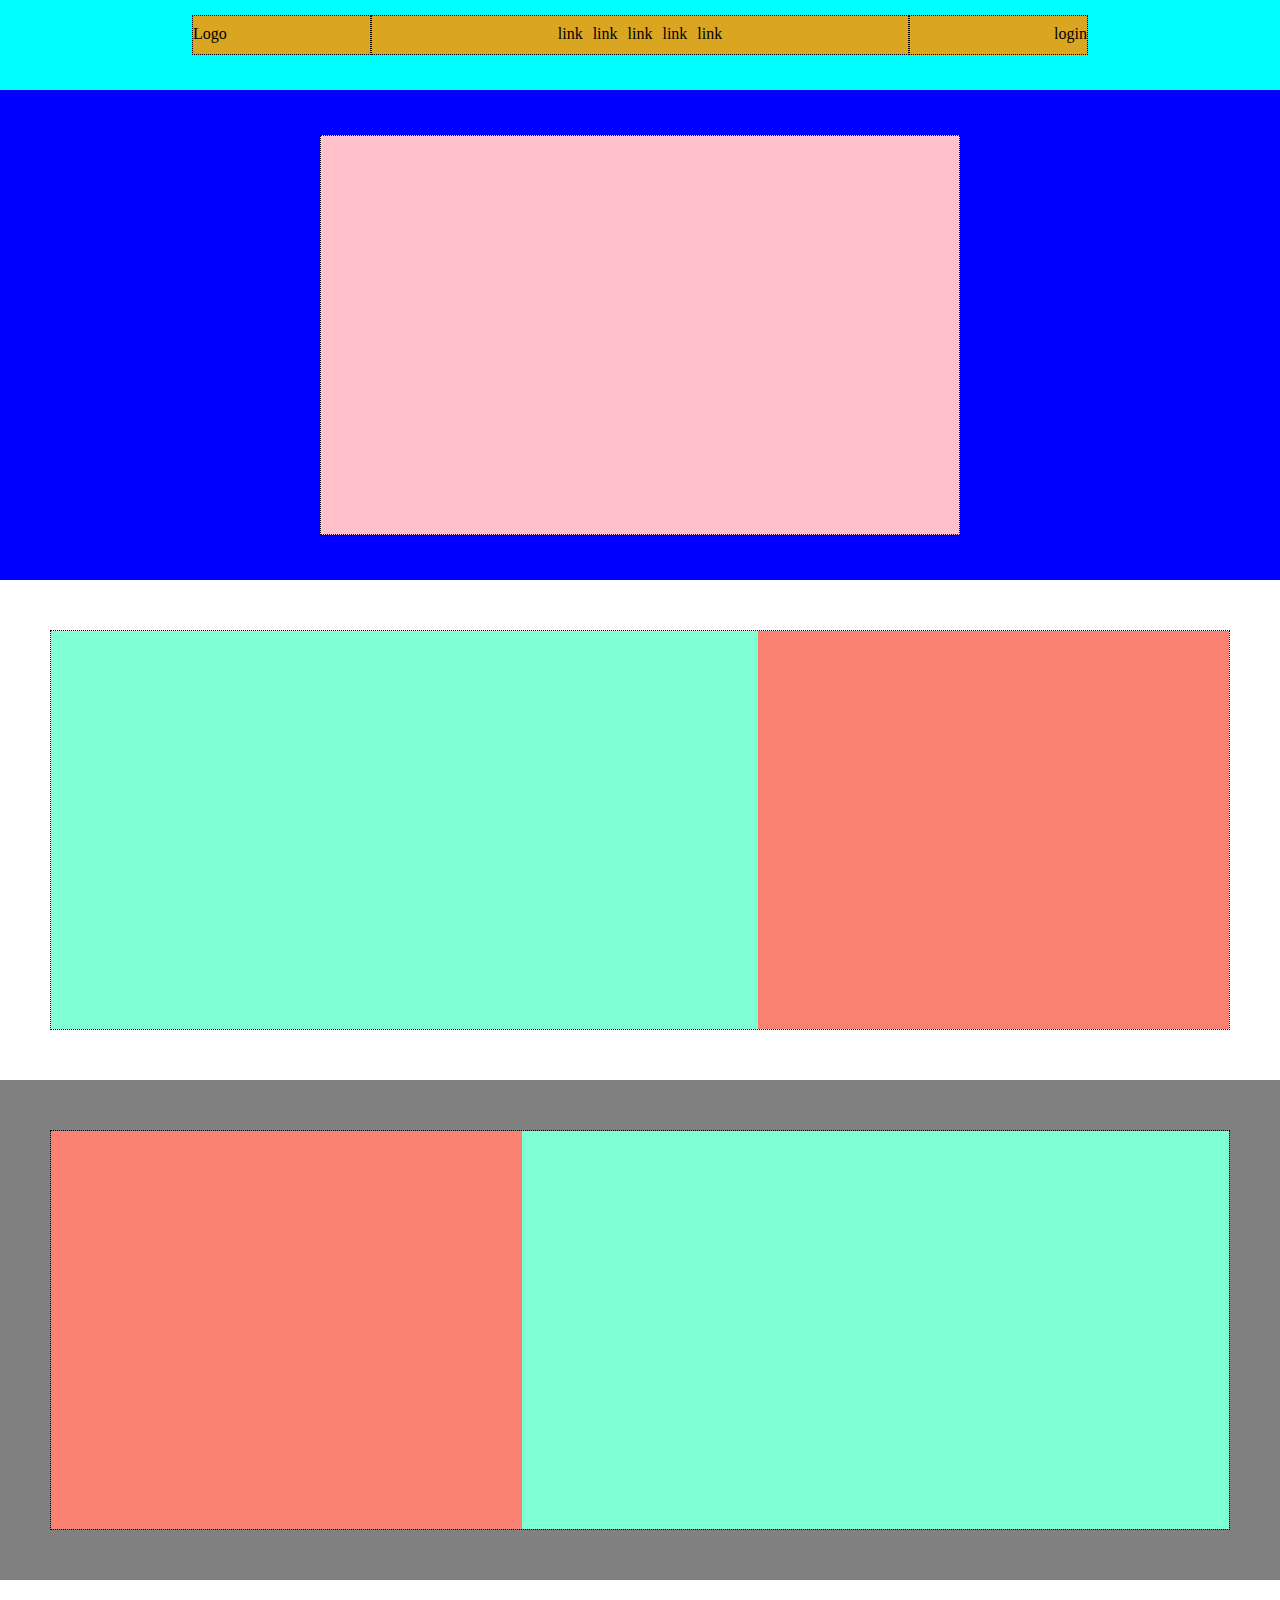
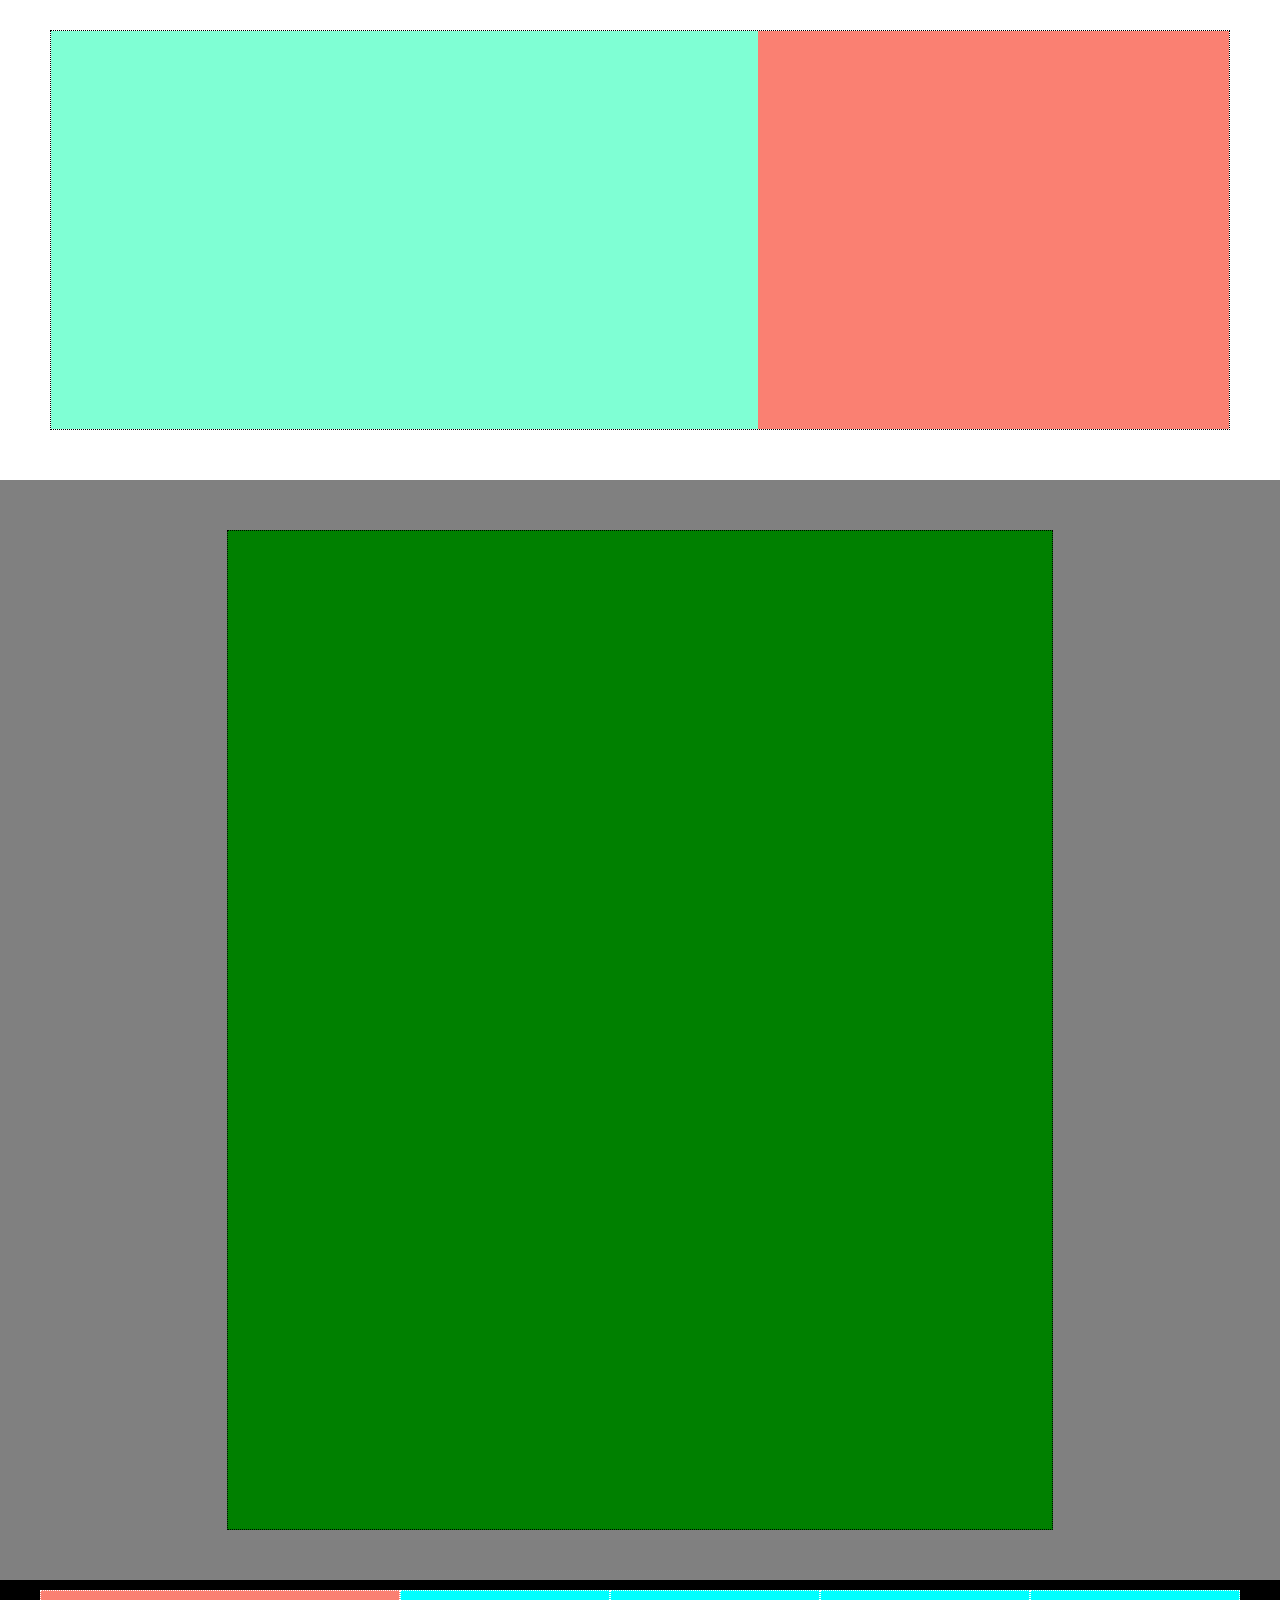
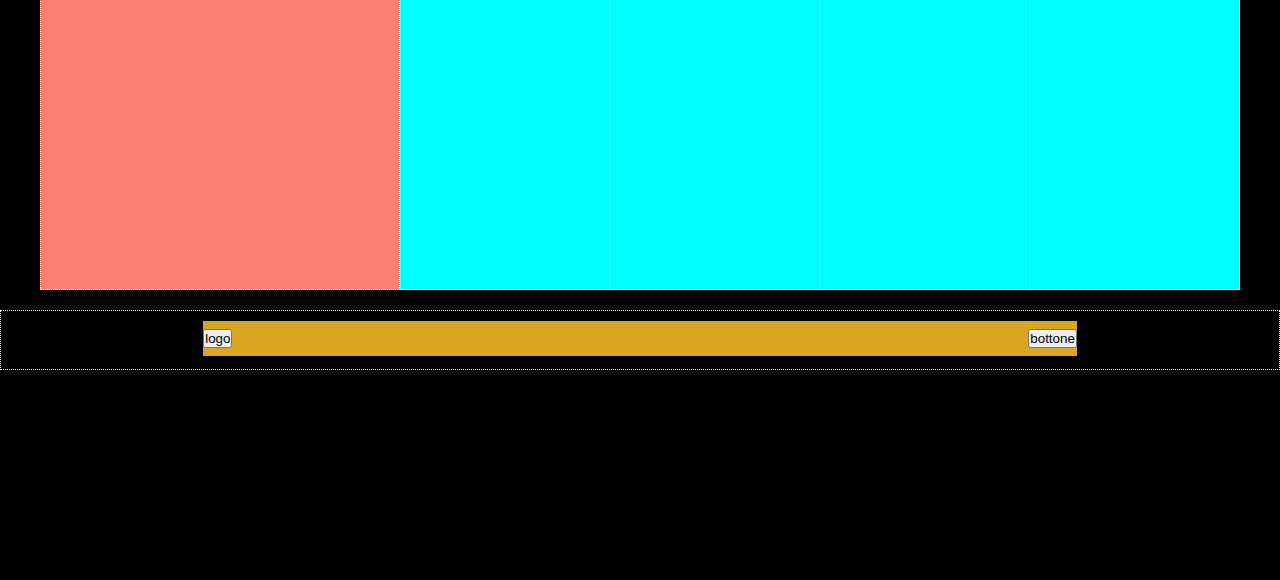
==== index.html @ 254db68d "create repository and init work" ====
<!DOCTYPE html>
<html lang="en">
<head>
    <meta charset="UTF-8">
    <meta http-equiv="X-UA-Compatible" content="IE=edge">
    <meta name="viewport" content="width=device-width, initial-scale=1.0">
    <link rel="stylesheet" href="css/style.css">
    <link rel="stylesheet" href="https://cdnjs.cloudflare.com/ajax/libs/font-awesome/6.1.1/css/all.min.css" integrity="sha512-KfkfwYDsLkIlwQp6LFnl8zNdLGxu9YAA1QvwINks4PhcElQSvqcyVLLD9aMhXd13uQjoXtEKNosOWaZqXgel0g==" crossorigin="anonymous" referrerpolicy="no-referrer" />
    <title>Discord</title>
</head>
<body class="debug">

    <header>
        <section class="header-top">
            <div class="top-yellow">
                <div class="top-logo">
                    Logo
                </div>
                <div class="top-link"> 
                    <ul>
                        <li>link</li>
                        <li>link</li>
                        <li>link</li>
                        <li>link</li>
                        <li>link</li>
                    </ul>      
                </div>
                <div class="top-login">
                    login
                </div>
            </div>
        </section>

        <section class="top-img">
            <div class="wallpaper"></div>
        </section>

    </header>

    <main>
        <div class="white">
            <section class="main-top">
                <div class="main-img"></div>
                <div class="main-text"></div>
            </section>
        </div>
        
        <div class="gray">
            <section class="main-top">
                <div class="main-text"></div>
                <div class="main-img"></div>
            </section>
        </div>

        <div class="white">
            <section class="main-top">
                <div class="main-img"></div>
                <div class="main-text"></div>
            </section>
        </div>

        <div class="gray">
            <div class="main-bottom"></div>
        </div>
    </main>

    <footer>
        <div>
            <section class="top-footer">
                <div class="footer-text"></div>
                <div class="footer-link"></div>
                <div class="footer-link"></div>
                <div class="footer-link"></div>
                <div class="footer-link"></div>
            </section>
            <section class="bottom-footer">
                <div class="end-footer">
                    <button>logo</button>
                    <button>bottone</button>
                </div>
                

                    
            </section>
            
        </div>
    </footer>
    
</body>
</html>
---- css/style.css ----
*{
    padding: 0;
    margin: 0;
    box-sizing: border-box;
}
 
/*stilizzazione header*/

header{
    height: 580px;
    background-color: blue;
}

.header-top{
    background-color: aqua;
    height: 90px;
    margin: 0 auto;
    padding: 15px 0;
    display: flex;
    justify-content: center;
}

.top-yellow{
    height: 45px;
    line-height: 35px;
    width: 70%;
    display: flex;
}

.top-logo, .top-login{
    width: 20%;
    height: 40px;
    display: inline-block;
    border: 1px dotted black;
    background-color: goldenrod;
}


.top-login{
    text-align: right;
}

.top-link{
    height: 40px;
    text-align: center;
    display: inline-block;
    border: 1px dotted black;
    flex-grow: 1;
    background-color: goldenrod;
    align-items: center;
}

ul{
    display: flex;
    justify-content: center;
    list-style: none;
}

ul li{
    padding: 0 5px;
}


.top-img{
    padding: 45px 0;
}


header .wallpaper{
    width: 50%;
    height: 400px;
    background-color: pink;
    margin: 0 auto;
    border: 1px dotted black;
}

/*stilizzazione main*/

main{
    margin: 0 auto;
}

.gray{
    background-color: gray;
    padding: 50px;
}

.white{
    padding: 50px;
}

.main-top{
    max-width: 1200px;
    display: flex;
    justify-content: space-between;
    height: 400px;
    margin: 0 auto;
    border: 1px dotted black; 
}

.main-img{
    width: 60%;
    background-color: aquamarine;
}

.main-text{
    width: 40%;
    background-color: salmon;
}

.main-bottom{
    width: 70%;
    height: 1000px;
    background-color: green;
    margin: 0 auto;
    border: 1px dotted black;
}

/*stilizzazione footer*/

footer{
    background-color: black;
    height: 600px;
    padding: 10px 0px;
}

.top-footer{
    width: 1200px;
    display: flex;
    margin: 0 auto;
    justify-content: center;
    margin-bottom: 20px;
}

.footer-text{
    height: 300px;
    width: 30%;
    background-color: salmon;
    border: 1px dotted white;
}

.footer-link{
    height: 300px;
    width: calc(70% / 4);
    background-color: aqua;
    border: 1px dotted white;
}

.bottom-footer{
    height: 60px;
    border: 1px dotted white;
    padding: 10px 15px;
}

.end-footer{
    width: 70%;
    height: 35px;
    background-color: goldenrod;
    margin: 0 auto;
    display: flex;
    justify-content: space-between;
    align-items: center;
}
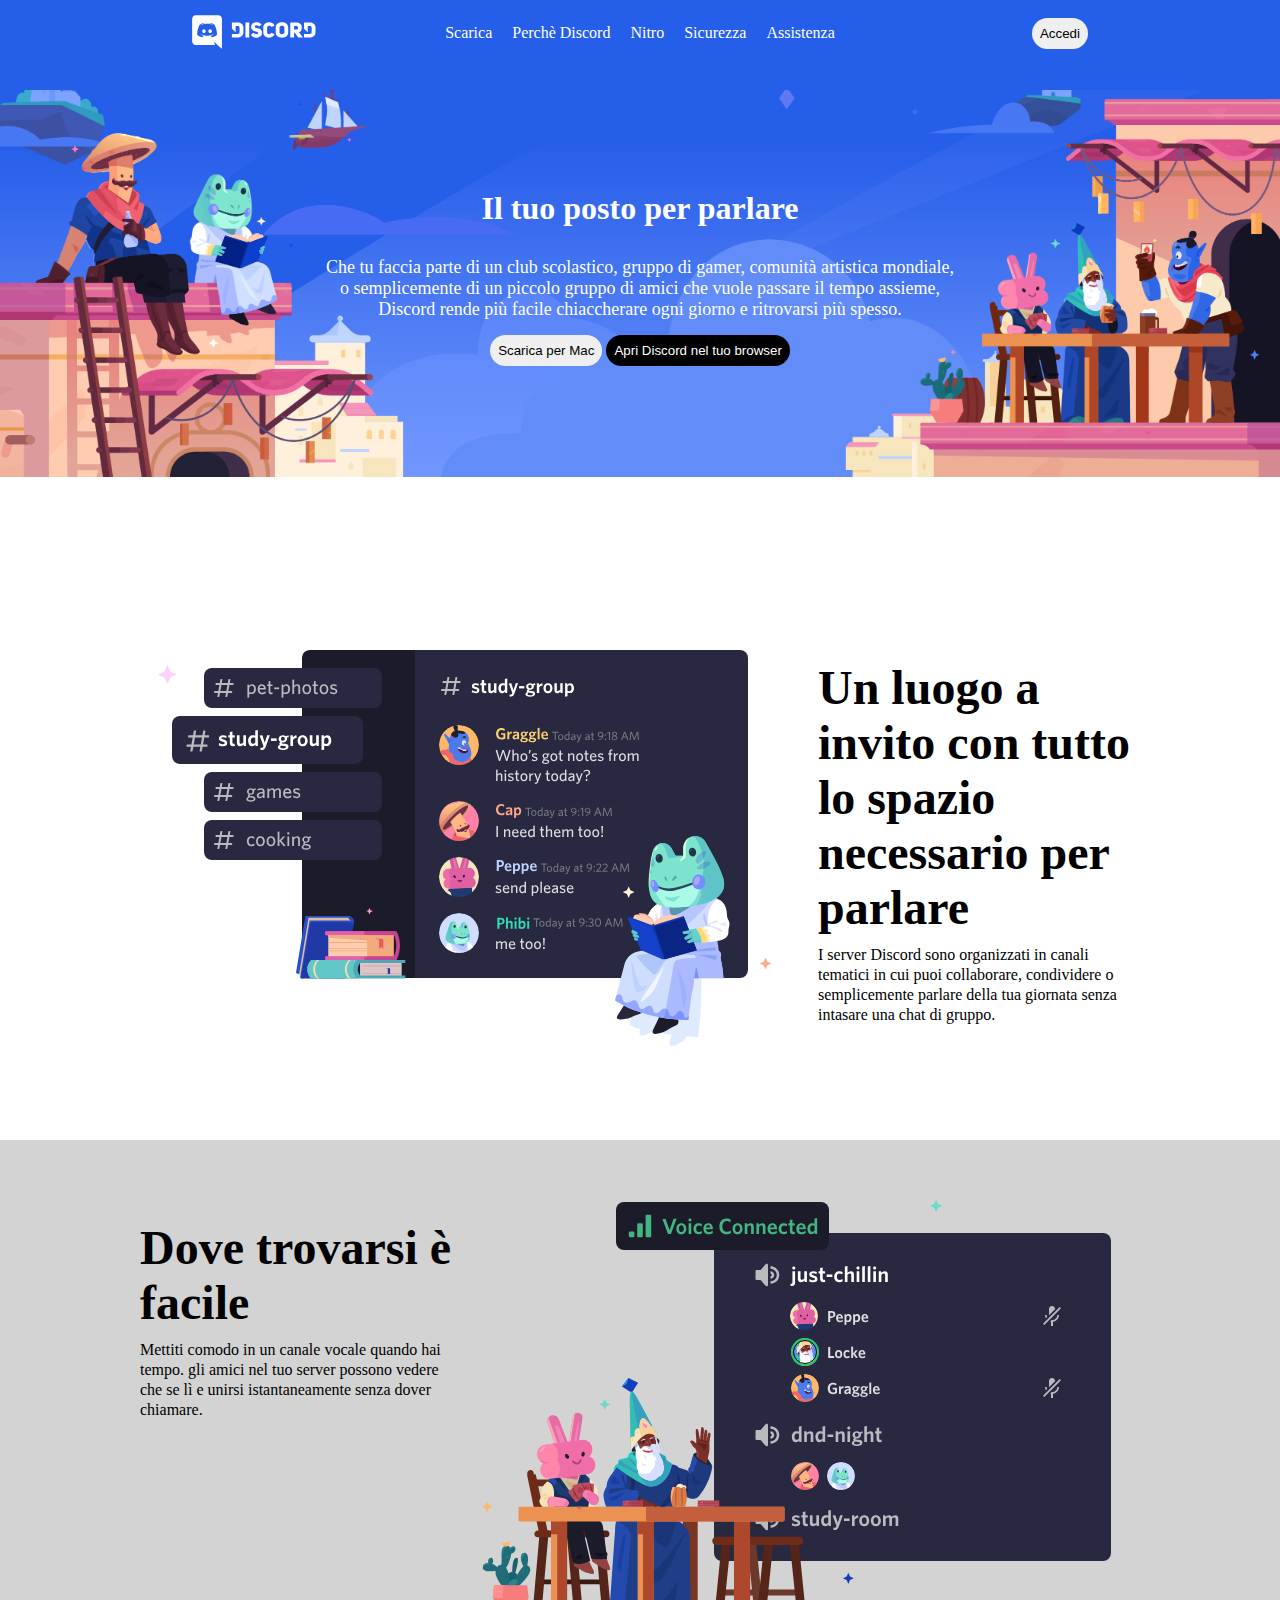
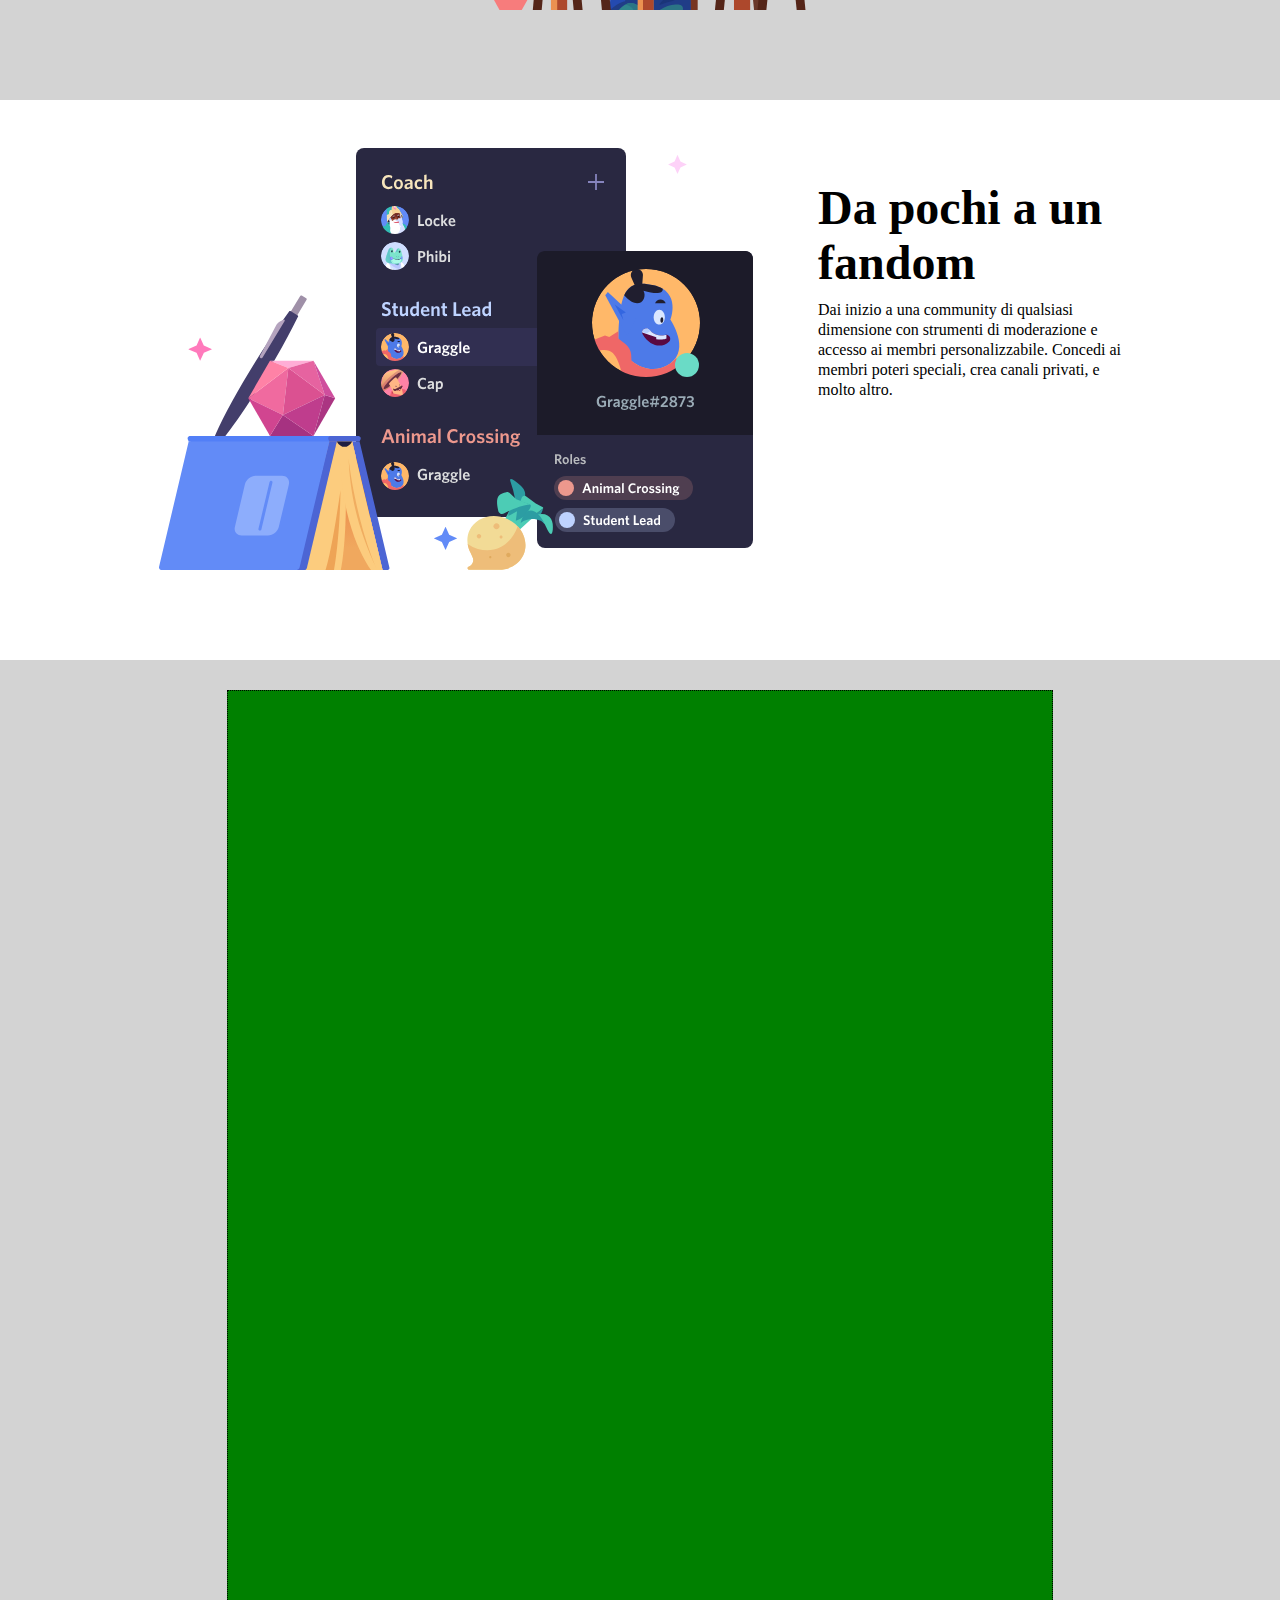
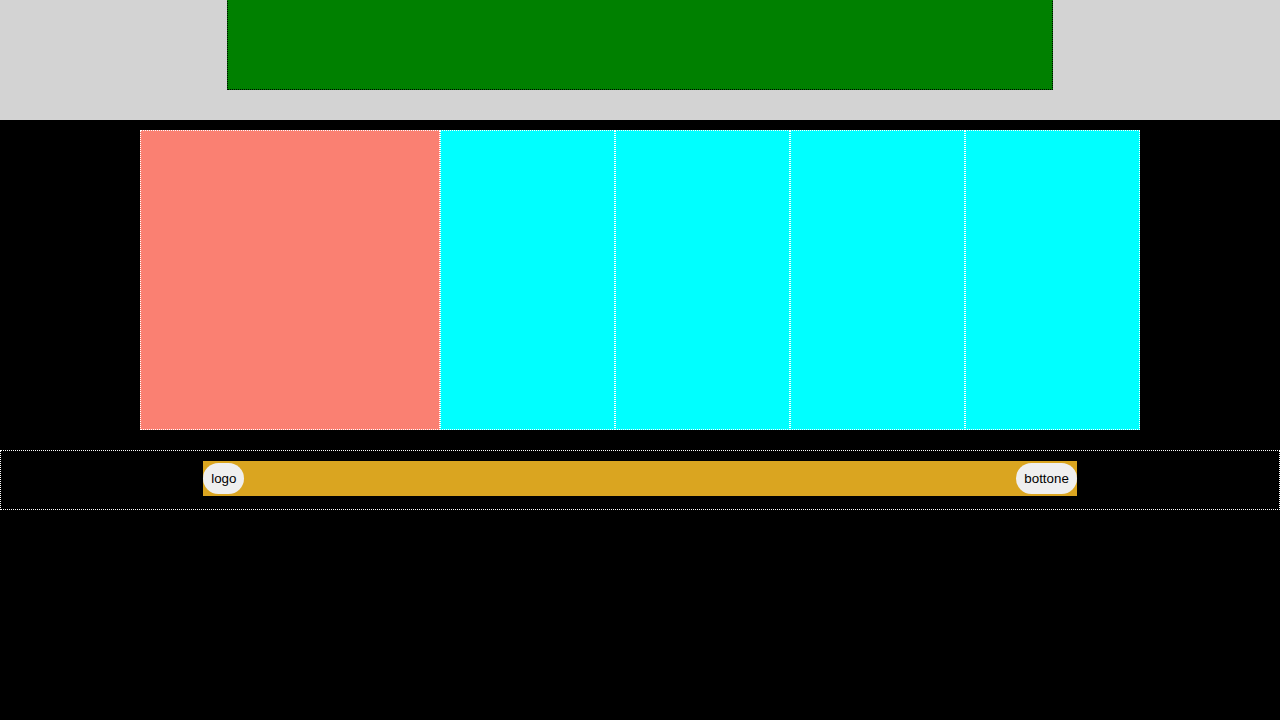
==== commit bcf47a07: "header done and main almost-done" ====
--- a/index.html
+++ b/index.html
@@ -14,25 +14,31 @@
         <section class="header-top">
             <div class="top-yellow">
                 <div class="top-logo">
-                    Logo
+                    <img src="img/logo.svg" alt="logo Discord">
                 </div>
                 <div class="top-link"> 
                     <ul>
-                        <li>link</li>
-                        <li>link</li>
-                        <li>link</li>
-                        <li>link</li>
-                        <li>link</li>
+                        <li><a href="#">Scarica</a></li>
+                        <li><a href="#">Perchè Discord</a></li>
+                        <li><a href="#">Nitro</a></li>
+                        <li><a href="#">Sicurezza</a></li>
+                        <li><a href="#">Assistenza</a></li>
                     </ul>      
                 </div>
                 <div class="top-login">
-                    login
+                    <button>Accedi</button>
+                    
                 </div>
             </div>
         </section>
 
         <section class="top-img">
-            <div class="wallpaper"></div>
+            <div class="wallpaper">
+                <h1>Il tuo posto per parlare</h1>
+                <p>Che tu faccia parte di un club scolastico, gruppo di gamer, comunità artistica mondiale, o semplicemente di un piccolo gruppo di amici che vuole passare il tempo assieme, Discord rende più facile chiaccherare ogni giorno e ritrovarsi più spesso.</p>
+                <button><i class="fa-solid fa-arrow-down-long"></i> Scarica per Mac</button>
+                <button class="but-bl">Apri Discord nel tuo browser</button>
+            </div>
         </section>
 
     </header>
@@ -40,22 +46,39 @@
     <main>
         <div class="white">
             <section class="main-top">
-                <div class="main-img"></div>
-                <div class="main-text"></div>
+                <div class="main-img">
+                    <img src="img/item1.svg" alt="Discord-study-group">
+                </div>
+                <div class="main-text">
+                    <h2>Un luogo a invito con tutto lo spazio necessario per parlare</h2>
+                    <p>I server Discord sono organizzati in canali tematici in cui puoi collaborare, condividere o semplicemente parlare della tua giornata senza intasare una chat di gruppo.</p>
+
+                </div>
             </section>
         </div>
         
         <div class="gray">
             <section class="main-top">
-                <div class="main-text"></div>
-                <div class="main-img"></div>
+                <div class="main-text">
+                    <h2>Dove trovarsi è facile</h2>
+                    <p>Mettiti comodo in un canale vocale quando hai tempo. gli amici nel tuo server possono vedere che se lì e unirsi istantaneamente senza dover chiamare.</p>
+
+                </div>
+                <div class="main-img">
+                    <img src="img/item2.svg" alt="Discord-Voice-Connected">
+                </div>
             </section>
         </div>
 
         <div class="white">
             <section class="main-top">
-                <div class="main-img"></div>
-                <div class="main-text"></div>
+                <div class="main-img">
+                    <img src="img/item3.svg" alt="Discord-">
+                </div>
+                <div class="main-text">
+                    <h2>Da pochi a un fandom</h2>
+                    <p>Dai inizio a una community di qualsiasi dimensione con strumenti di moderazione e accesso ai membri personalizzabile. Concedi ai membri poteri speciali, crea canali privati, e molto altro.</p>
+                </div>
             </section>
         </div>
 
--- a/css/style.css
+++ b/css/style.css
@@ -8,11 +8,13 @@
 
 header{
     height: 580px;
-    background-color: blue;
+    background-image: url("../img/jumbo.png");
+    background-size: contain;
+    background-repeat: no-repeat;
 }
 
 .header-top{
-    background-color: aqua;
+    background-color: #245EE9;
     height: 90px;
     margin: 0 auto;
     padding: 15px 0;
@@ -29,10 +31,7 @@
 
 .top-logo, .top-login{
     width: 20%;
-    height: 40px;
     display: inline-block;
-    border: 1px dotted black;
-    background-color: goldenrod;
 }
 
 
@@ -41,12 +40,9 @@
 }
 
 .top-link{
-    height: 40px;
     text-align: center;
     display: inline-block;
-    border: 1px dotted black;
     flex-grow: 1;
-    background-color: goldenrod;
     align-items: center;
 }
 
@@ -56,8 +52,10 @@
     list-style: none;
 }
 
-ul li{
-    padding: 0 5px;
+li a{
+    padding: 0 10px;
+    color: white;
+    text-decoration: none;
 }
 
 
@@ -68,11 +66,36 @@
 
 header .wallpaper{
     width: 50%;
-    height: 400px;
-    background-color: pink;
+    height: 300px;
     margin: 0 auto;
-    border: 1px dotted black;
+    color: white;
+    text-align: center;
+    padding-top: 40px;
 }
+
+.wallpaper h1, p, button{
+    padding: 15px 0;
+}
+
+.wallpaper p{
+    font-size: 18px;
+}
+
+.wallpaper h1{
+    font-size: 2rem;
+}
+
+button{
+    border-radius: 25px;
+    padding: 8px;
+    border: none;
+}
+
+.but-bl{
+    background-color: black;
+    color: white;
+}
+
 
 /*stilizzazione main*/
 
@@ -81,31 +104,36 @@
 }
 
 .gray{
-    background-color: gray;
-    padding: 50px;
+    background-color: lightgray;
+    padding: 30px 50px 30px 50px;
 }
 
 .white{
-    padding: 50px;
+    padding: 30px 50px 30px 50px;
 }
 
 .main-top{
-    max-width: 1200px;
+    max-width: 1000px;
     display: flex;
     justify-content: space-between;
-    height: 400px;
-    margin: 0 auto;
-    border: 1px dotted black; 
-}
-
-.main-img{
-    width: 60%;
-    background-color: aquamarine;
+    height: 500px;
+    margin: 0 auto; 
 }
 
 .main-text{
     width: 40%;
-    background-color: salmon;
+    text-align: left;
+    padding-top: 50px;
+}
+
+.main-text h2{
+    font-size: 3rem;
+}
+
+.main-text p{
+    font-weight: 400;
+    padding-top: 10px;
+    line-height: 20px;
 }
 
 .main-bottom{
@@ -125,7 +153,7 @@
 }
 
 .top-footer{
-    width: 1200px;
+    max-width: 1000px;
     display: flex;
     margin: 0 auto;
     justify-content: center;
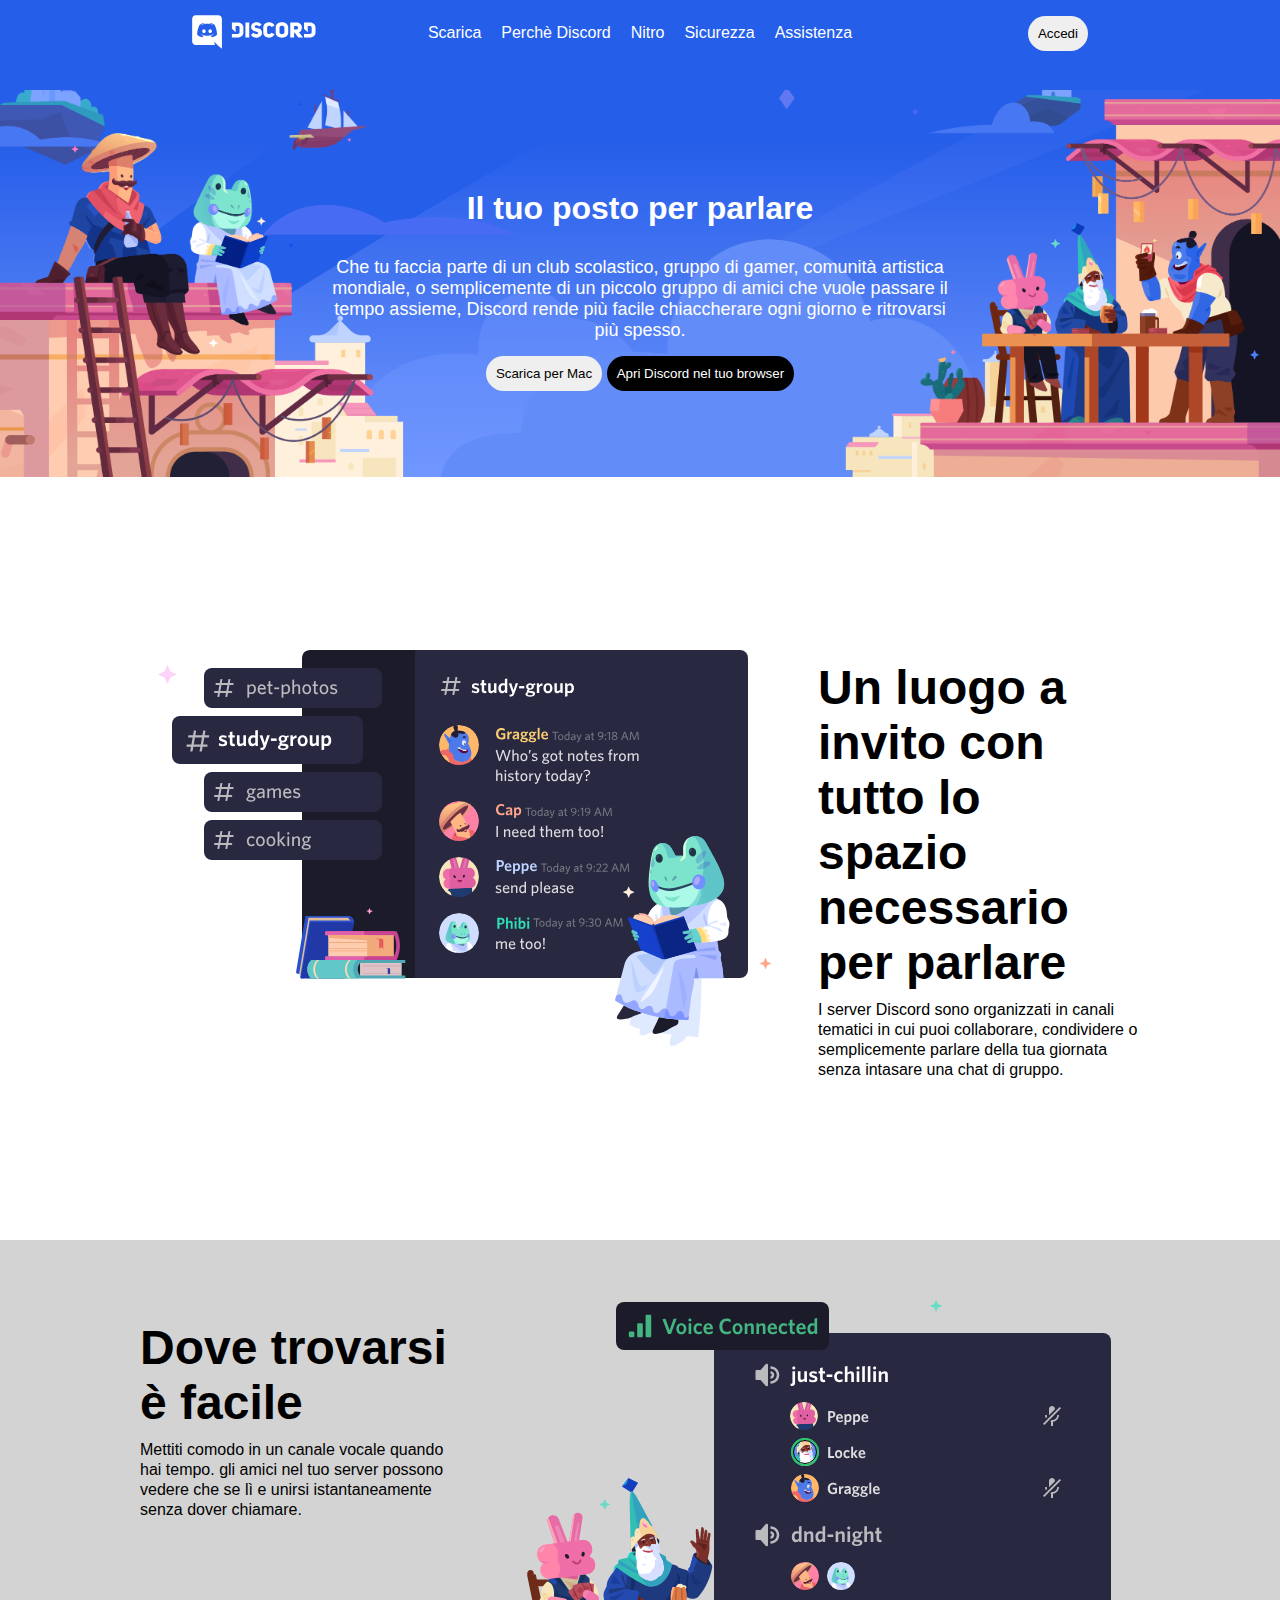
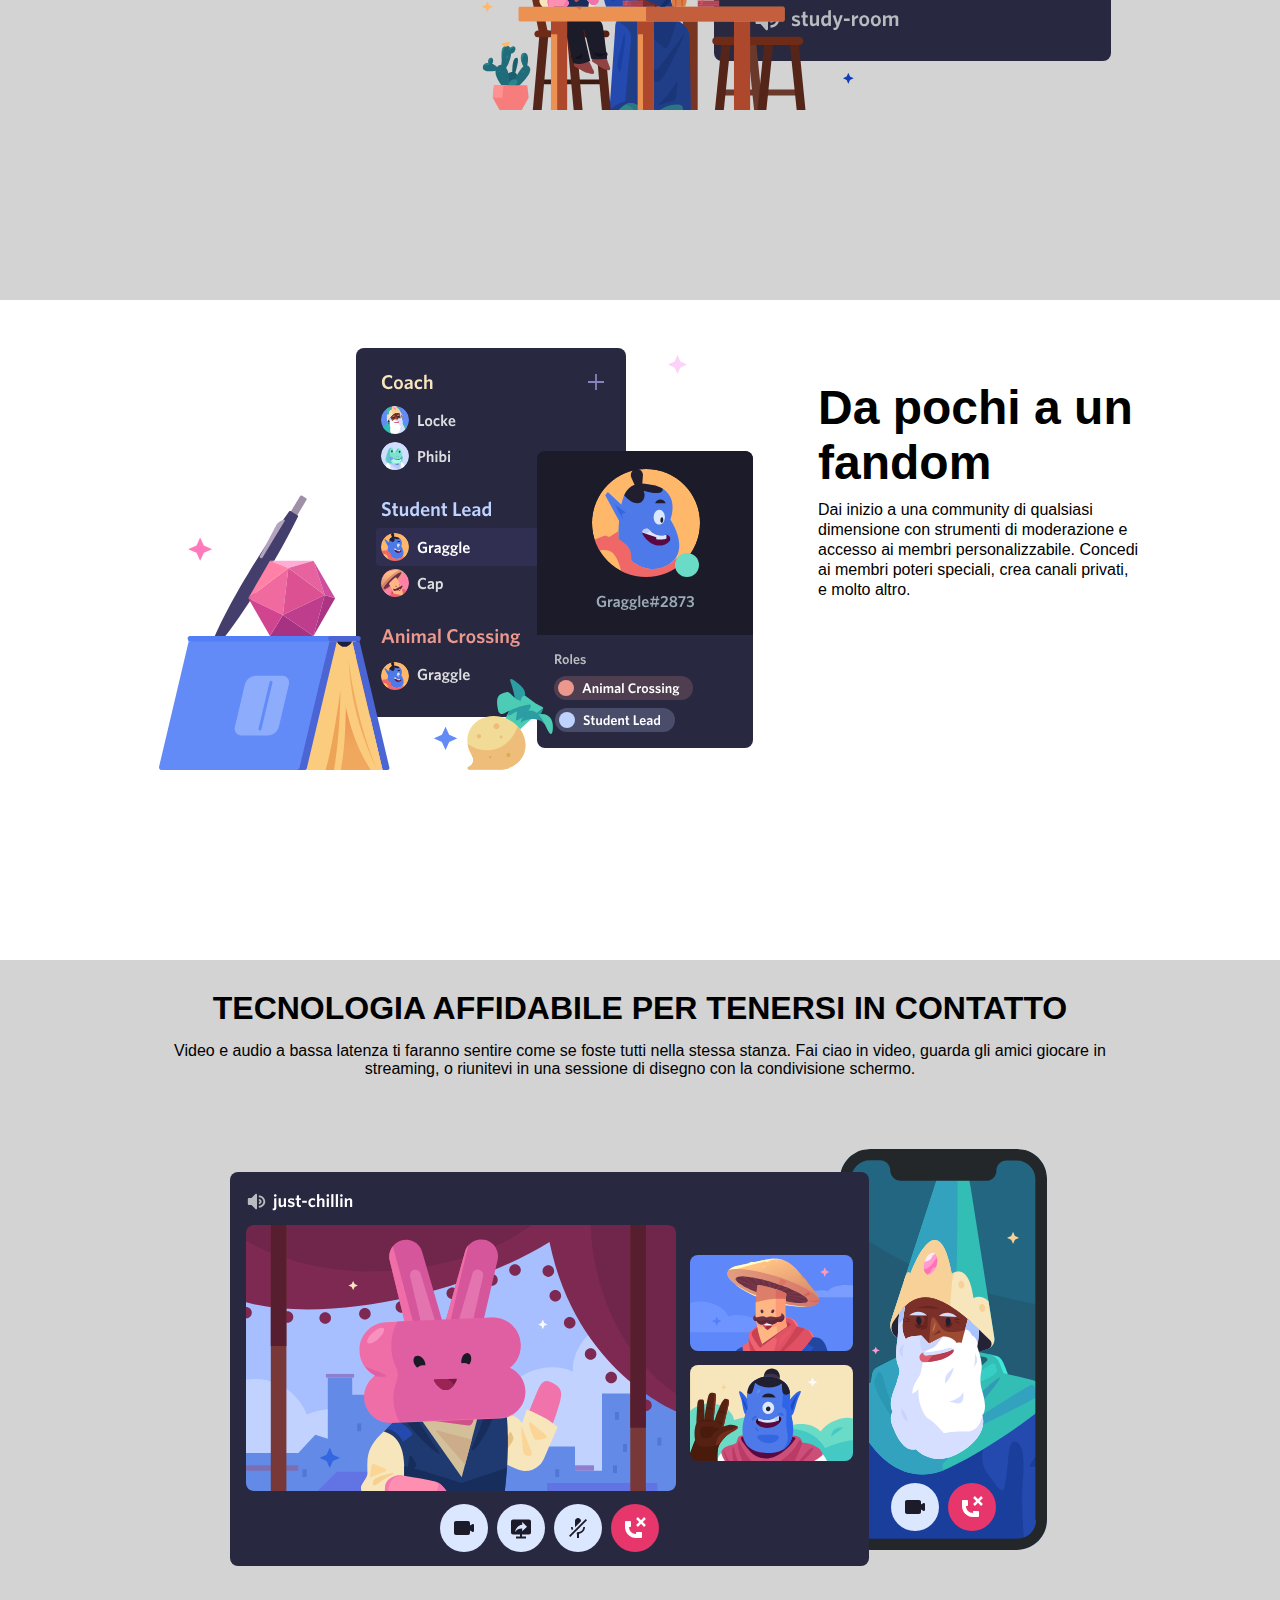
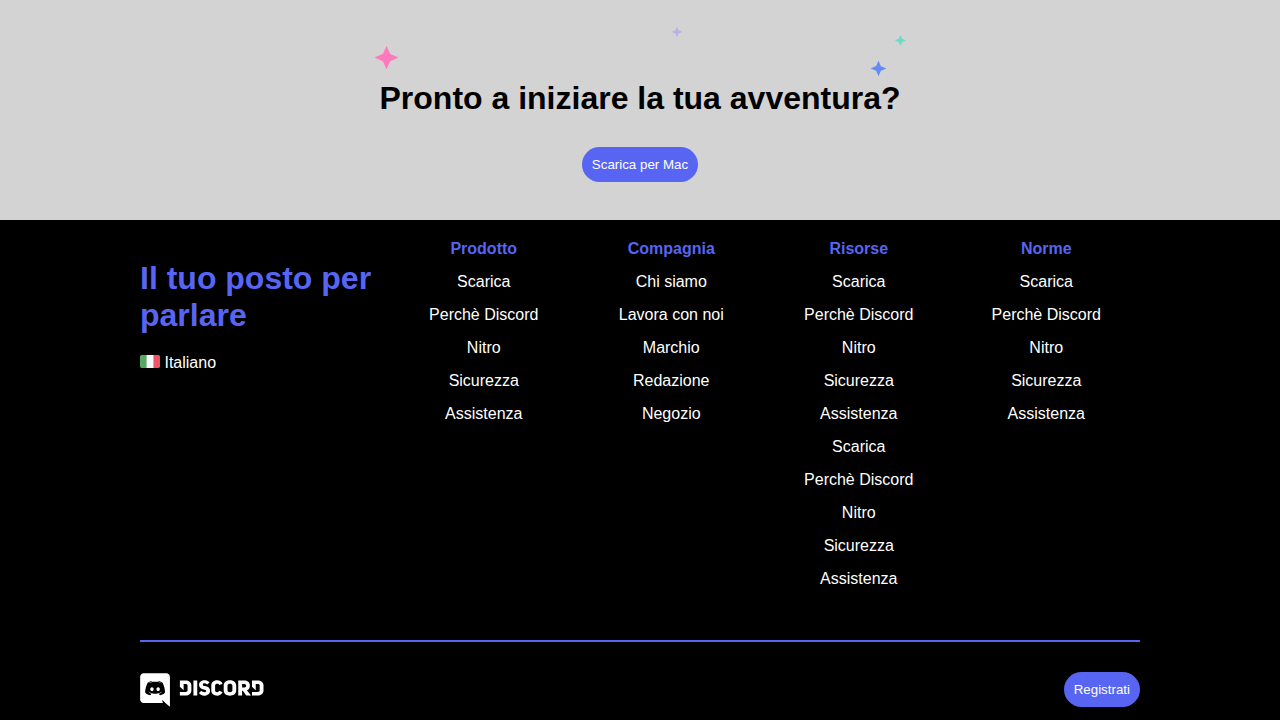
==== commit e75e9819: "project done" ====
--- a/index.html
+++ b/index.html
@@ -37,7 +37,7 @@
                 <h1>Il tuo posto per parlare</h1>
                 <p>Che tu faccia parte di un club scolastico, gruppo di gamer, comunità artistica mondiale, o semplicemente di un piccolo gruppo di amici che vuole passare il tempo assieme, Discord rende più facile chiaccherare ogni giorno e ritrovarsi più spesso.</p>
                 <button><i class="fa-solid fa-arrow-down-long"></i> Scarica per Mac</button>
-                <button class="but-bl">Apri Discord nel tuo browser</button>
+                <button class="but-black">Apri Discord nel tuo browser</button>
             </div>
         </section>
 
@@ -83,23 +83,102 @@
         </div>
 
         <div class="gray">
-            <div class="main-bottom"></div>
+            <div class="main-bottom">
+                <h1>TECNOLOGIA AFFIDABILE PER TENERSI IN CONTATTO</h1>
+                <p>Video e audio a bassa latenza ti faranno sentire come se foste tutti nella stessa stanza. Fai ciao in video, guarda gli amici giocare in streaming, o riunitevi in una sessione di disegno con la condivisione schermo.</p>
+                <img src="img/item4-big.svg" alt="Discord-photo">
+                <div class="main-stars">
+                    <img src="img/stars.svg" alt="stars">
+                </div>
+                <div class="end-main">
+                    <h2>Pronto a iniziare la tua avventura?</h2>
+                    <button class="but-blue"><i class="fa-solid fa-arrow-down-long"></i> Scarica per Mac</button>
+                </div>
+               
+            </div>
         </div>
     </main>
 
     <footer>
         <div>
             <section class="top-footer">
-                <div class="footer-text"></div>
-                <div class="footer-link"></div>
-                <div class="footer-link"></div>
-                <div class="footer-link"></div>
-                <div class="footer-link"></div>
+                <div class="footer-text">
+                    <h3>Il tuo posto per parlare</h3>
+                    <div class="text-logo-footer">
+                        <img src="img/ita.png" alt="">
+                        <span>Italiano <i class="fa-solid fa-sort-down"></i></span>
+                    </div>
+                    <div class="icons-footer">
+                        <i class="fa-brands fa-twitter"></i>
+                        <i class="fa-brands fa-instagram"></i>
+                        <i class="fa-brands fa-facebook"></i>
+                        <i class="fa-brands fa-youtube"></i>
+                    </div> 
+                </div>
+
+
+                <div class="footer-link">
+                    <h4>Prodotto</h4>
+                    <div>
+                        <ul>
+                            <li><a href="#">Scarica</a></li>
+                            <li><a href="#">Perchè Discord</a></li>
+                            <li><a href="#">Nitro</a></li>
+                            <li><a href="#">Sicurezza</a></li>
+                            <li><a href="#">Assistenza</a></li>
+                        </ul>
+                    </div>
+                </div>
+
+                <div class="footer-link">
+                    <h4>Compagnia</h4>
+                    <div>
+                        <ul>
+                            <li><a href="#">Chi siamo</a></li>
+                            <li><a href="#">Lavora con noi</a></li>
+                            <li><a href="#">Marchio</a></li>
+                            <li><a href="#">Redazione</a></li>
+                            <li><a href="#">Negozio</a></li>
+                        </ul>
+                    </div>
+                </div>
+
+                <div class="footer-link">
+                    <h4>Risorse</h4>
+                    <div>
+                        <ul>
+                            <li><a href="#">Scarica</a></li>
+                            <li><a href="#">Perchè Discord</a></li>
+                            <li><a href="#">Nitro</a></li>
+                            <li><a href="#">Sicurezza</a></li>
+                            <li><a href="#">Assistenza</a></li>
+                            <li><a href="#">Scarica</a></li>
+                            <li><a href="#">Perchè Discord</a></li>
+                            <li><a href="#">Nitro</a></li>
+                            <li><a href="#">Sicurezza</a></li>
+                            <li><a href="#">Assistenza</a></li>
+                        </ul>
+                    </div>
+                </div>
+
+                <div class="footer-link">
+                    <h4>Norme</h4>
+                    <div>
+                        <ul>
+                            <li><a href="#">Scarica</a></li>
+                            <li><a href="#">Perchè Discord</a></li>
+                            <li><a href="#">Nitro</a></li>
+                            <li><a href="#">Sicurezza</a></li>
+                            <li><a href="#">Assistenza</a></li>
+                        </ul>
+                    </div>
+                </div>
+
             </section>
             <section class="bottom-footer">
                 <div class="end-footer">
-                    <button>logo</button>
-                    <button>bottone</button>
+                    <img src="img/logo.svg" alt="">
+                    <button class="but-blue">Registrati</button>
                 </div>
                 
 
--- a/css/style.css
+++ b/css/style.css
@@ -2,6 +2,10 @@
     padding: 0;
     margin: 0;
     box-sizing: border-box;
+}
+
+body{
+    font-family:Arial, Helvetica, sans-serif;
 }
  
 /*stilizzazione header*/
@@ -87,17 +91,17 @@
 
 button{
     border-radius: 25px;
-    padding: 8px;
+    padding: 10px;
     border: none;
 }
 
-.but-bl{
+.but-black{
     background-color: black;
     color: white;
 }
 
 
-/*stilizzazione main*/
+/*main*/
 
 main{
     margin: 0 auto;
@@ -116,7 +120,7 @@
     max-width: 1000px;
     display: flex;
     justify-content: space-between;
-    height: 500px;
+    height: 600px;
     margin: 0 auto; 
 }
 
@@ -131,25 +135,40 @@
 }
 
 .main-text p{
-    font-weight: 400;
+    font-weight: 200;
     padding-top: 10px;
     line-height: 20px;
 }
 
 .main-bottom{
-    width: 70%;
-    height: 1000px;
-    background-color: green;
-    margin: 0 auto;
-    border: 1px dotted black;
+    width: 80%;
+    height: 800px;
+    margin: 0 auto;
+    text-align: center;
+}
+
+.main-stars{
+    text-align: center;
+}
+
+
+.end-main h2{
+    font-size: 2rem;
+    margin-bottom: 30px;
+}
+
+
+.but-blue{
+    background-color: #5865F2;
+    color: white;
 }
 
 /*stilizzazione footer*/
 
 footer{
     background-color: black;
-    height: 600px;
-    padding: 10px 0px;
+    height: 500px;
+    padding: 20px 0px;
 }
 
 .top-footer{
@@ -158,32 +177,57 @@
     margin: 0 auto;
     justify-content: center;
     margin-bottom: 20px;
+    border-bottom: 2px solid #5865F2;
 }
 
 .footer-text{
-    height: 300px;
-    width: 30%;
-    background-color: salmon;
-    border: 1px dotted white;
+    width: 25%;
+    color: white;
+    background-color: black;
+}
+
+.footer-text h3{
+    color: #5865F2;
+    padding: 20px 0;
+    font-size: 2rem;
+}
+
+.text-logo-footer img{
+    width: 20px;
+}
+
+.icons-footer i{
+    padding: 10px 15px 0px 0px;
 }
 
 .footer-link{
-    height: 300px;
-    width: calc(70% / 4);
-    background-color: aqua;
-    border: 1px dotted white;
+    height: 400px;
+    width: calc(75% / 4);
+    text-align: center;
+}
+.footer-link h4{
+    color: #5865F2;
+    font-weight: 700;
+}
+
+.footer-link ul{
+    list-style: none;
+    display: flex;
+    flex-direction: column;
+}
+
+.footer-link ul li{
+    padding-top: 15px;
 }
 
 .bottom-footer{
     height: 60px;
-    border: 1px dotted white;
     padding: 10px 15px;
 }
 
 .end-footer{
-    width: 70%;
+    max-width: 1000px;
     height: 35px;
-    background-color: goldenrod;
     margin: 0 auto;
     display: flex;
     justify-content: space-between;
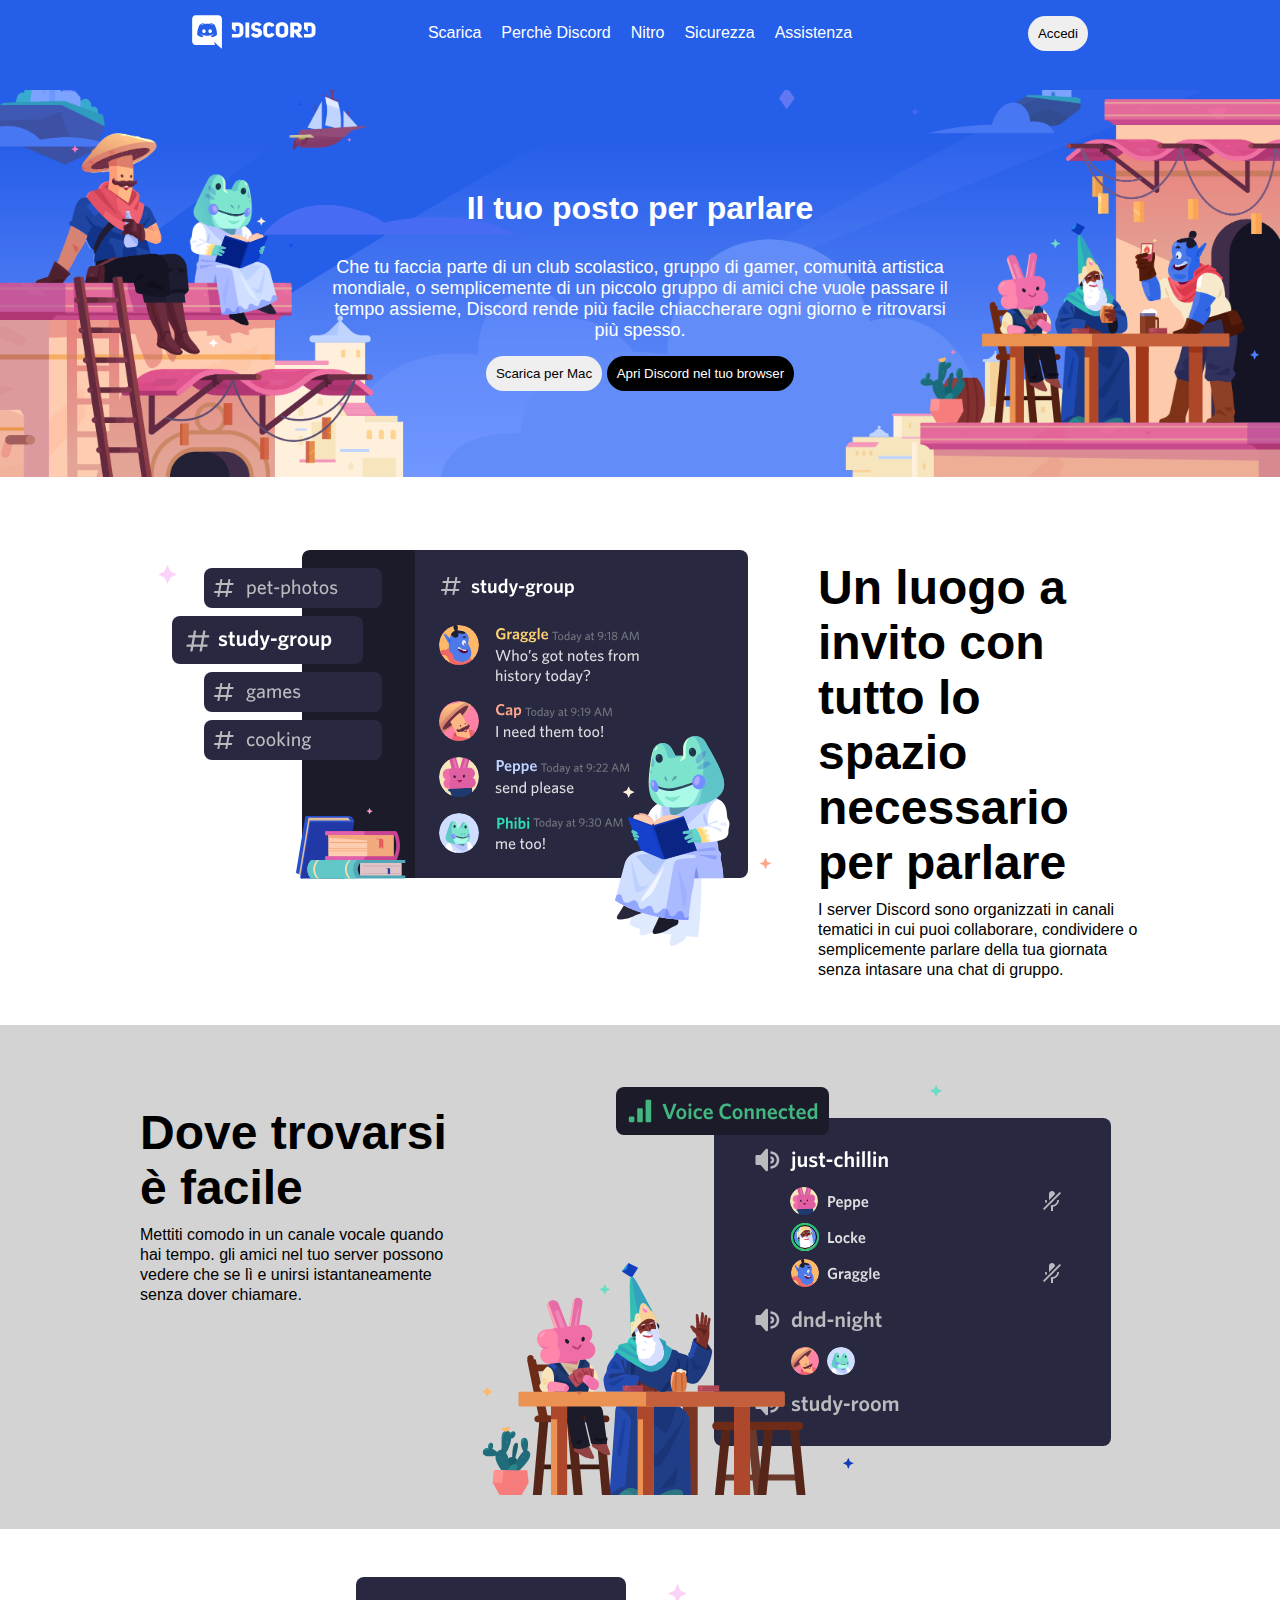
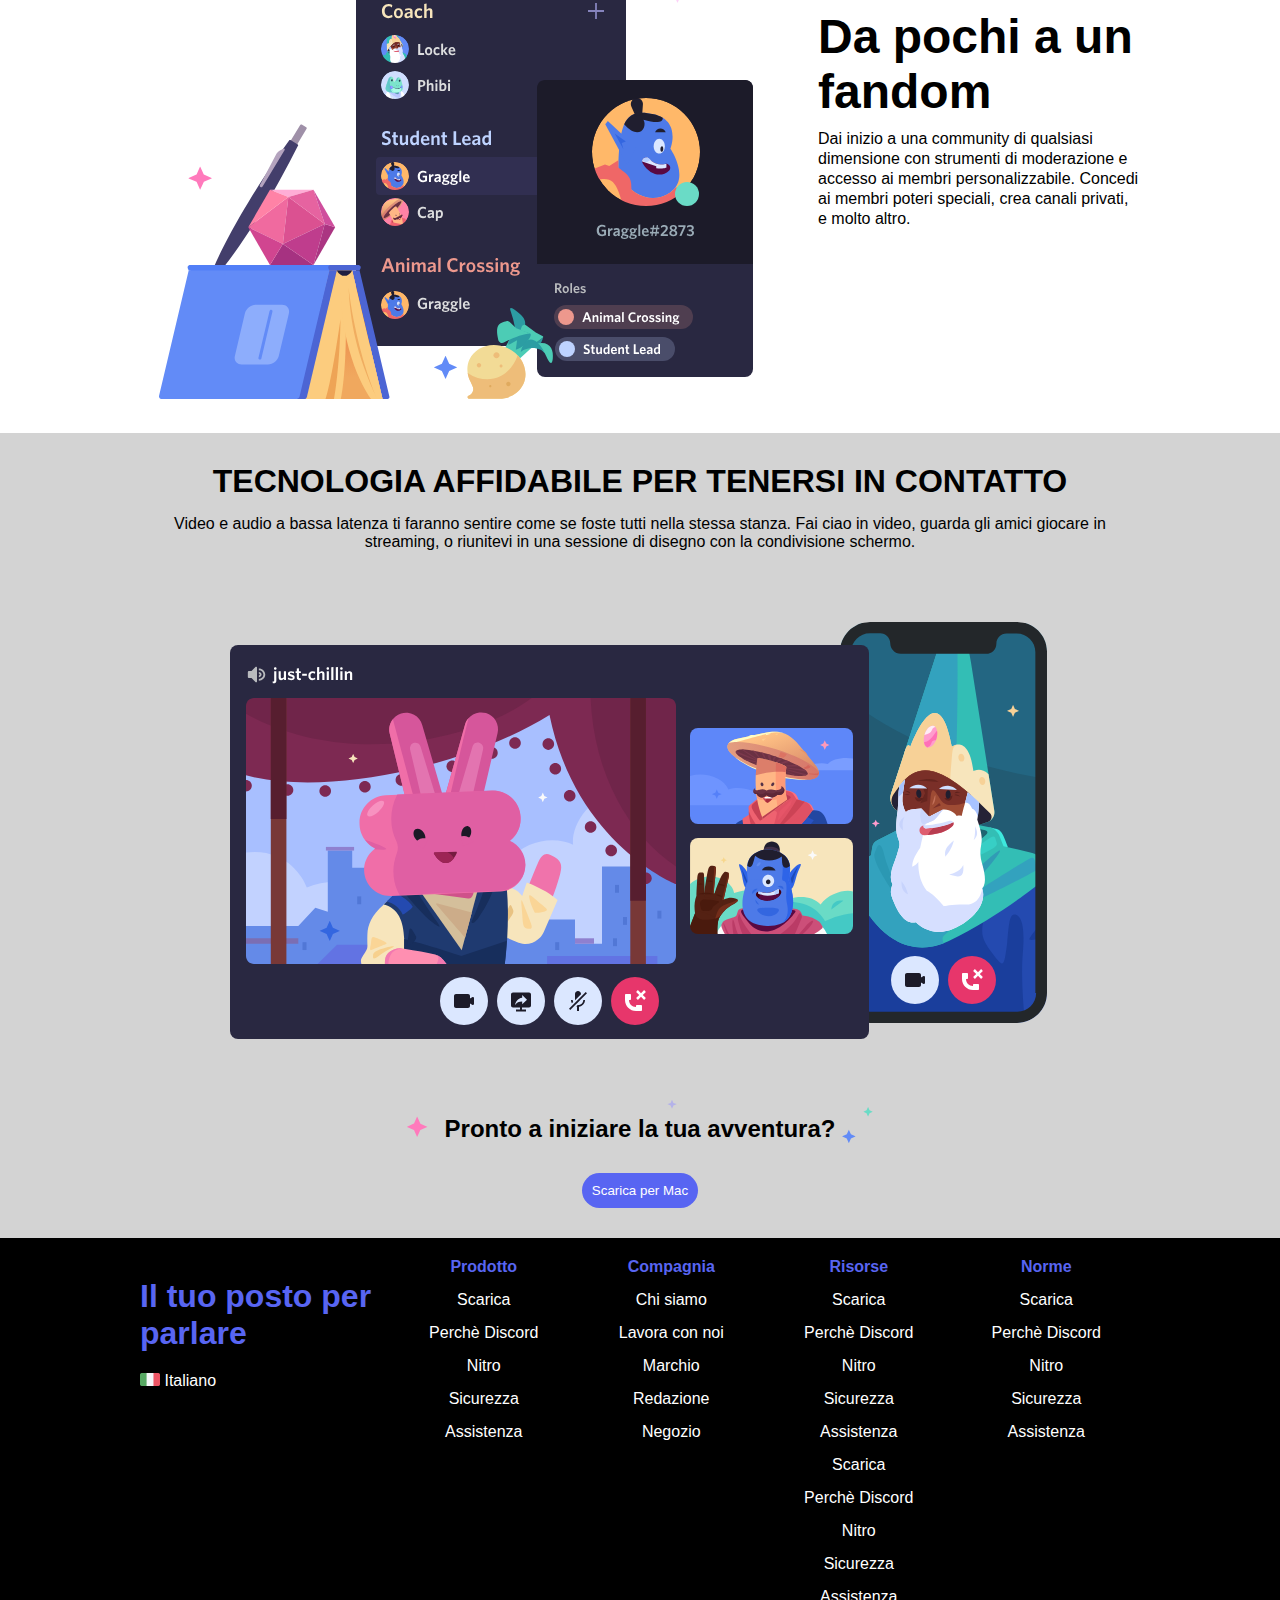
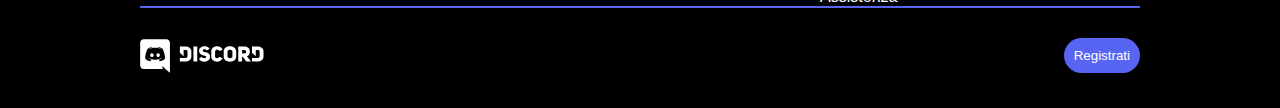
==== commit a2e28dfb: "small changes" ====
--- a/index.html
+++ b/index.html
@@ -52,7 +52,6 @@
                 <div class="main-text">
                     <h2>Un luogo a invito con tutto lo spazio necessario per parlare</h2>
                     <p>I server Discord sono organizzati in canali tematici in cui puoi collaborare, condividere o semplicemente parlare della tua giornata senza intasare una chat di gruppo.</p>
-
                 </div>
             </section>
         </div>
@@ -87,11 +86,11 @@
                 <h1>TECNOLOGIA AFFIDABILE PER TENERSI IN CONTATTO</h1>
                 <p>Video e audio a bassa latenza ti faranno sentire come se foste tutti nella stessa stanza. Fai ciao in video, guarda gli amici giocare in streaming, o riunitevi in una sessione di disegno con la condivisione schermo.</p>
                 <img src="img/item4-big.svg" alt="Discord-photo">
-                <div class="main-stars">
-                    <img src="img/stars.svg" alt="stars">
-                </div>
+                
                 <div class="end-main">
-                    <h2>Pronto a iniziare la tua avventura?</h2>
+                    <div class="stars">
+                        <h2>Pronto a iniziare la tua avventura?</h2>
+                    </div>
                     <button class="but-blue"><i class="fa-solid fa-arrow-down-long"></i> Scarica per Mac</button>
                 </div>
                
--- a/css/style.css
+++ b/css/style.css
@@ -11,7 +11,6 @@
 /*stilizzazione header*/
 
 header{
-    height: 580px;
     background-image: url("../img/jumbo.png");
     background-size: contain;
     background-repeat: no-repeat;
@@ -27,7 +26,6 @@
 }
 
 .top-yellow{
-    height: 45px;
     line-height: 35px;
     width: 70%;
     display: flex;
@@ -120,7 +118,6 @@
     max-width: 1000px;
     display: flex;
     justify-content: space-between;
-    height: 600px;
     margin: 0 auto; 
 }
 
@@ -128,6 +125,10 @@
     width: 40%;
     text-align: left;
     padding-top: 50px;
+}  
+
+.main.img{
+    width: 60%;
 }
 
 .main-text h2{
@@ -142,19 +143,24 @@
 
 .main-bottom{
     width: 80%;
-    height: 800px;
-    margin: 0 auto;
-    text-align: center;
-}
-
-.main-stars{
+    margin: 0 auto;
+    text-align: center;
+}
+
+
+.end-main .stars{
+    background-image: url(../img/stars.svg);
+    background-size: contain;
+    background-repeat: no-repeat;
+    background-position: top;
     text-align: center;
 }
 
 
 .end-main h2{
-    font-size: 2rem;
+    font-size: 1,5rem;
     margin-bottom: 30px;
+    padding-top: 15px;
 }
 
 
@@ -167,7 +173,6 @@
 
 footer{
     background-color: black;
-    height: 500px;
     padding: 20px 0px;
 }
 
@@ -201,7 +206,6 @@
 }
 
 .footer-link{
-    height: 400px;
     width: calc(75% / 4);
     text-align: center;
 }
@@ -227,7 +231,6 @@
 
 .end-footer{
     max-width: 1000px;
-    height: 35px;
     margin: 0 auto;
     display: flex;
     justify-content: space-between;
@@ -235,3 +238,4 @@
 }
 
 
+
